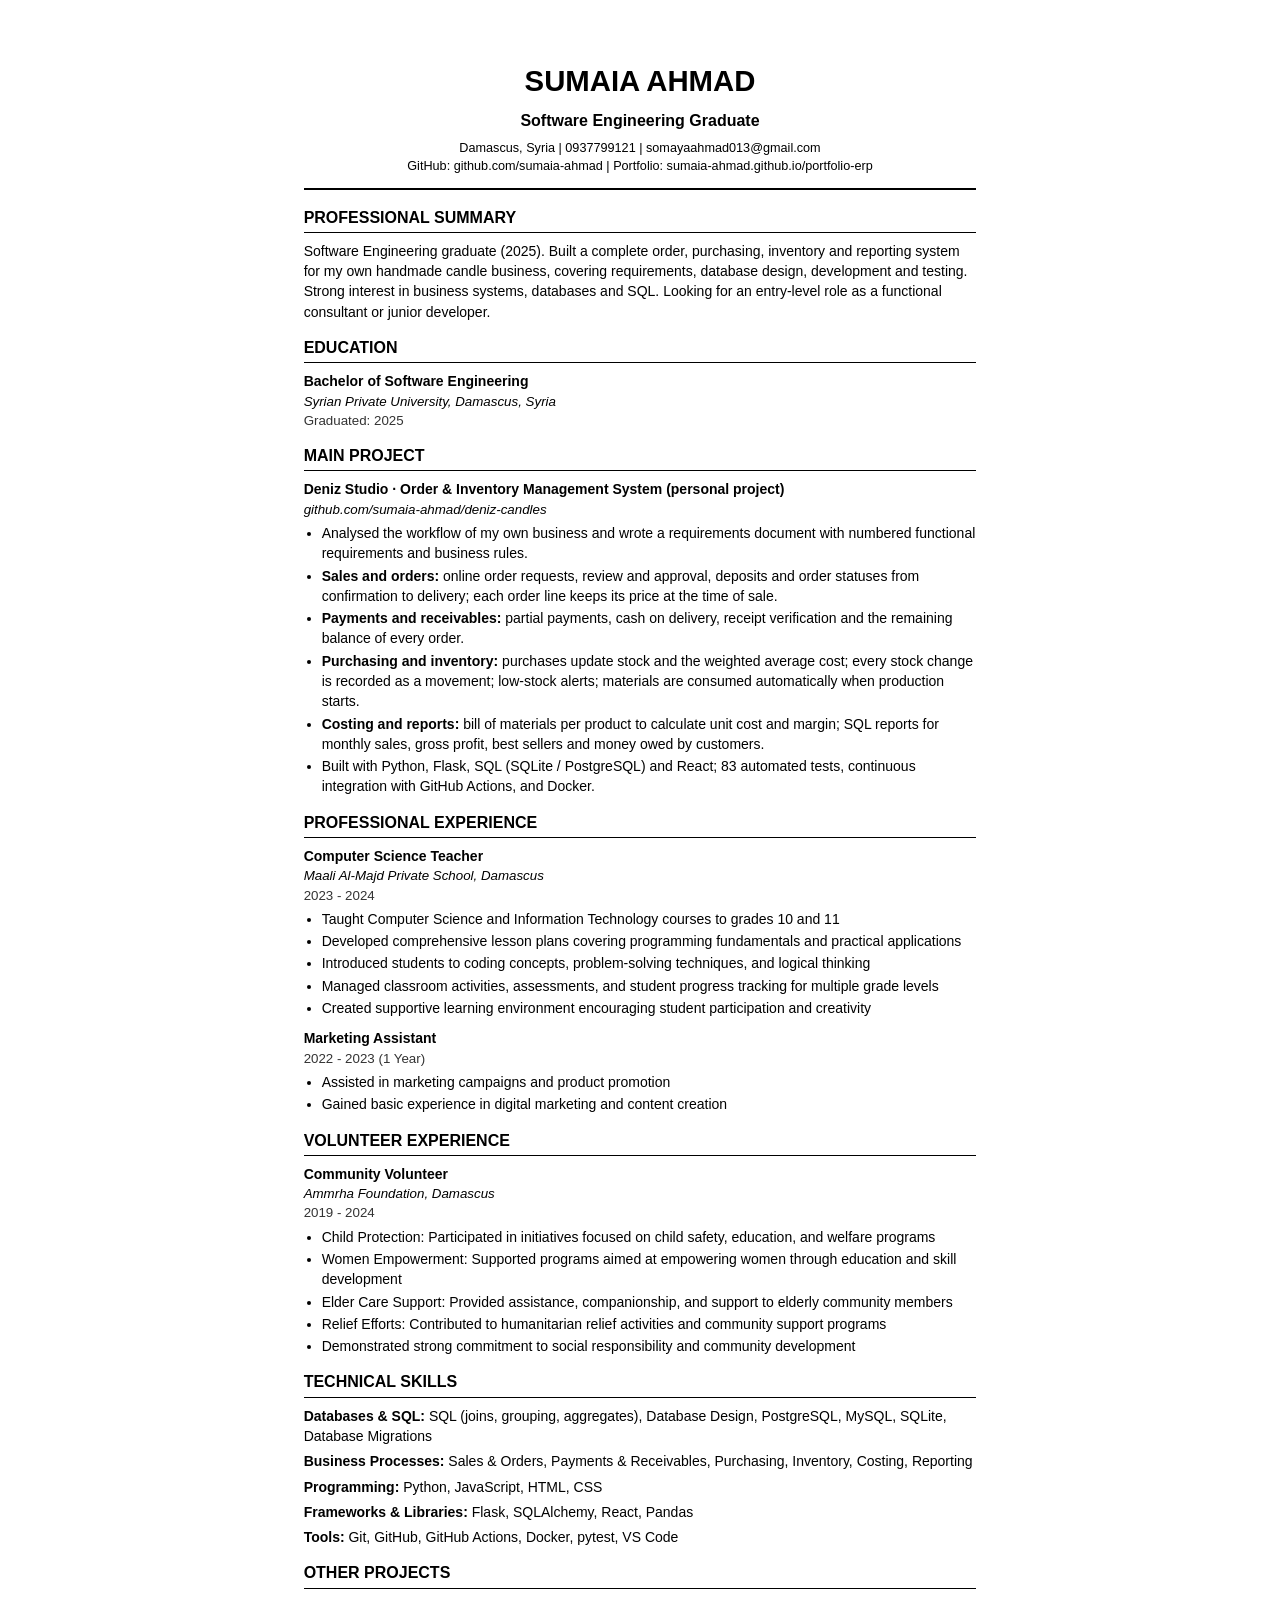
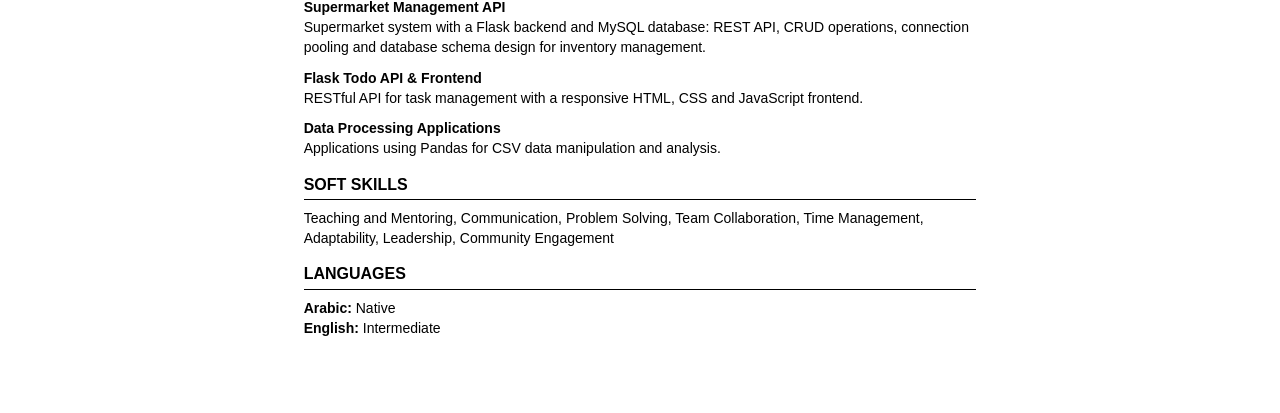
==== cv.html @ 35e78abf "Add CV for business systems roles Co-Authored-By: Claude Opus 5.5 <noreply@anthropic.com>" ====
<!DOCTYPE html>
<html lang="en">
<head>
    <meta charset="UTF-8">
    <meta name="viewport" content="width=device-width, initial-scale=1.0">
    <title>Sumaia Ahmad - CV</title>
    <style>
        /* ATS-friendly CV styling */
        * {
            margin: 0;
            padding: 0;
            box-sizing: border-box;
        }

        @page {
            size: A4;
            margin: 14mm 16mm;
        }

        body {
            font-family: Arial, Helvetica, sans-serif;
            font-size: 10.5pt;
            line-height: 1.45;
            color: #000000;
            background: #ffffff;
            max-width: 210mm;
            margin: 0 auto;
        }

        a {
            color: #000000;
            text-decoration: none;
        }

        .header {
            text-align: center;
            margin-bottom: 16px;
            padding-bottom: 12px;
            border-bottom: 2px solid #000000;
        }

        .name {
            font-size: 22pt;
            font-weight: bold;
            margin-bottom: 6px;
            text-transform: uppercase;
        }

        .title {
            font-size: 12pt;
            margin-bottom: 8px;
            font-weight: bold;
        }

        .contact {
            font-size: 9.5pt;
            line-height: 1.4;
        }

        .section {
            margin-bottom: 14px;
        }

        .section-title {
            font-size: 12pt;
            font-weight: bold;
            text-transform: uppercase;
            margin-bottom: 8px;
            padding-bottom: 3px;
            border-bottom: 1px solid #000000;
        }

        .content {
            margin-bottom: 10px;
        }

        .job-title {
            font-weight: bold;
        }

        .company {
            font-style: italic;
            font-size: 10pt;
        }

        .date {
            font-size: 10pt;
            color: #333333;
        }

        ul {
            margin-left: 18px;
            margin-top: 4px;
        }

        li {
            margin-bottom: 2px;
        }

        .skill-category {
            margin-bottom: 5px;
        }

        .content,
        li {
            break-inside: avoid;
        }

        @media screen {
            body {
                padding: 16mm;
            }
        }
    </style>
</head>
<body>
    <div class="header">
        <div class="name">Sumaia Ahmad</div>
        <div class="title">Software Engineering Graduate</div>
        <div class="contact">
            Damascus, Syria | 0937799121 | somayaahmad013@gmail.com<br>
            GitHub: github.com/sumaia-ahmad | Portfolio: sumaia-ahmad.github.io/portfolio-erp
        </div>
    </div>

    <div class="section">
        <div class="section-title">Professional Summary</div>
        <p>
            Software Engineering graduate (2025). Built a complete order, purchasing, inventory and reporting system
            for my own handmade candle business, covering requirements, database design, development and testing.
            Strong interest in business systems, databases and SQL. Looking for an entry-level role as a functional
            consultant or junior developer.
        </p>
    </div>

    <div class="section">
        <div class="section-title">Education</div>
        <div class="content">
            <div class="job-title">Bachelor of Software Engineering</div>
            <div class="company">Syrian Private University, Damascus, Syria</div>
            <div class="date">Graduated: 2025</div>
        </div>
    </div>

    <div class="section">
        <div class="section-title">Main Project</div>
        <div class="content">
            <div class="job-title">Deniz Studio · Order &amp; Inventory Management System (personal project)</div>
            <div class="company">github.com/sumaia-ahmad/deniz-candles</div>
            <ul>
                <li>Analysed the workflow of my own business and wrote a requirements document with numbered functional requirements and business rules.</li>
                <li><strong>Sales and orders:</strong> online order requests, review and approval, deposits and order statuses from confirmation to delivery; each order line keeps its price at the time of sale.</li>
                <li><strong>Payments and receivables:</strong> partial payments, cash on delivery, receipt verification and the remaining balance of every order.</li>
                <li><strong>Purchasing and inventory:</strong> purchases update stock and the weighted average cost; every stock change is recorded as a movement; low-stock alerts; materials are consumed automatically when production starts.</li>
                <li><strong>Costing and reports:</strong> bill of materials per product to calculate unit cost and margin; SQL reports for monthly sales, gross profit, best sellers and money owed by customers.</li>
                <li>Built with Python, Flask, SQL (SQLite / PostgreSQL) and React; 83 automated tests, continuous integration with GitHub Actions, and Docker.</li>
            </ul>
        </div>
    </div>

    <div class="section">
        <div class="section-title">Professional Experience</div>
        <div class="content">
            <div class="job-title">Computer Science Teacher</div>
            <div class="company">Maali Al-Majd Private School, Damascus</div>
            <div class="date">2023 - 2024</div>
            <ul>
                <li>Taught Computer Science and Information Technology courses to grades 10 and 11</li>
                <li>Developed comprehensive lesson plans covering programming fundamentals and practical applications</li>
                <li>Introduced students to coding concepts, problem-solving techniques, and logical thinking</li>
                <li>Managed classroom activities, assessments, and student progress tracking for multiple grade levels</li>
                <li>Created supportive learning environment encouraging student participation and creativity</li>
            </ul>
        </div>
        <div class="content">
            <div class="job-title">Marketing Assistant</div>
            <div class="date">2022 - 2023 (1 Year)</div>
            <ul>
                <li>Assisted in marketing campaigns and product promotion</li>
                <li>Gained basic experience in digital marketing and content creation</li>
            </ul>
        </div>
    </div>

    <div class="section">
        <div class="section-title">Volunteer Experience</div>
        <div class="content">
            <div class="job-title">Community Volunteer</div>
            <div class="company">Ammrha Foundation, Damascus</div>
            <div class="date">2019 - 2024</div>
            <ul>
                <li>Child Protection: Participated in initiatives focused on child safety, education, and welfare programs</li>
                <li>Women Empowerment: Supported programs aimed at empowering women through education and skill development</li>
                <li>Elder Care Support: Provided assistance, companionship, and support to elderly community members</li>
                <li>Relief Efforts: Contributed to humanitarian relief activities and community support programs</li>
                <li>Demonstrated strong commitment to social responsibility and community development</li>
            </ul>
        </div>
    </div>

    <div class="section">
        <div class="section-title">Technical Skills</div>
        <div class="skill-category"><strong>Databases &amp; SQL:</strong> SQL (joins, grouping, aggregates), Database Design, PostgreSQL, MySQL, SQLite, Database Migrations</div>
        <div class="skill-category"><strong>Business Processes:</strong> Sales &amp; Orders, Payments &amp; Receivables, Purchasing, Inventory, Costing, Reporting</div>
        <div class="skill-category"><strong>Programming:</strong> Python, JavaScript, HTML, CSS</div>
        <div class="skill-category"><strong>Frameworks &amp; Libraries:</strong> Flask, SQLAlchemy, React, Pandas</div>
        <div class="skill-category"><strong>Tools:</strong> Git, GitHub, GitHub Actions, Docker, pytest, VS Code</div>
    </div>

    <div class="section">
        <div class="section-title">Other Projects</div>
        <div class="content">
            <div class="job-title">Supermarket Management API</div>
            <p>Supermarket system with a Flask backend and MySQL database: REST API, CRUD operations, connection pooling and database schema design for inventory management.</p>
        </div>
        <div class="content">
            <div class="job-title">Flask Todo API &amp; Frontend</div>
            <p>RESTful API for task management with a responsive HTML, CSS and JavaScript frontend.</p>
        </div>
        <div class="content">
            <div class="job-title">Data Processing Applications</div>
            <p>Applications using Pandas for CSV data manipulation and analysis.</p>
        </div>
    </div>

    <div class="section">
        <div class="section-title">Soft Skills</div>
        <p>Teaching and Mentoring, Communication, Problem Solving, Team Collaboration, Time Management, Adaptability, Leadership, Community Engagement</p>
    </div>

    <div class="section">
        <div class="section-title">Languages</div>
        <p><strong>Arabic:</strong> Native<br><strong>English:</strong> Intermediate</p>
    </div>
</body>
</html>
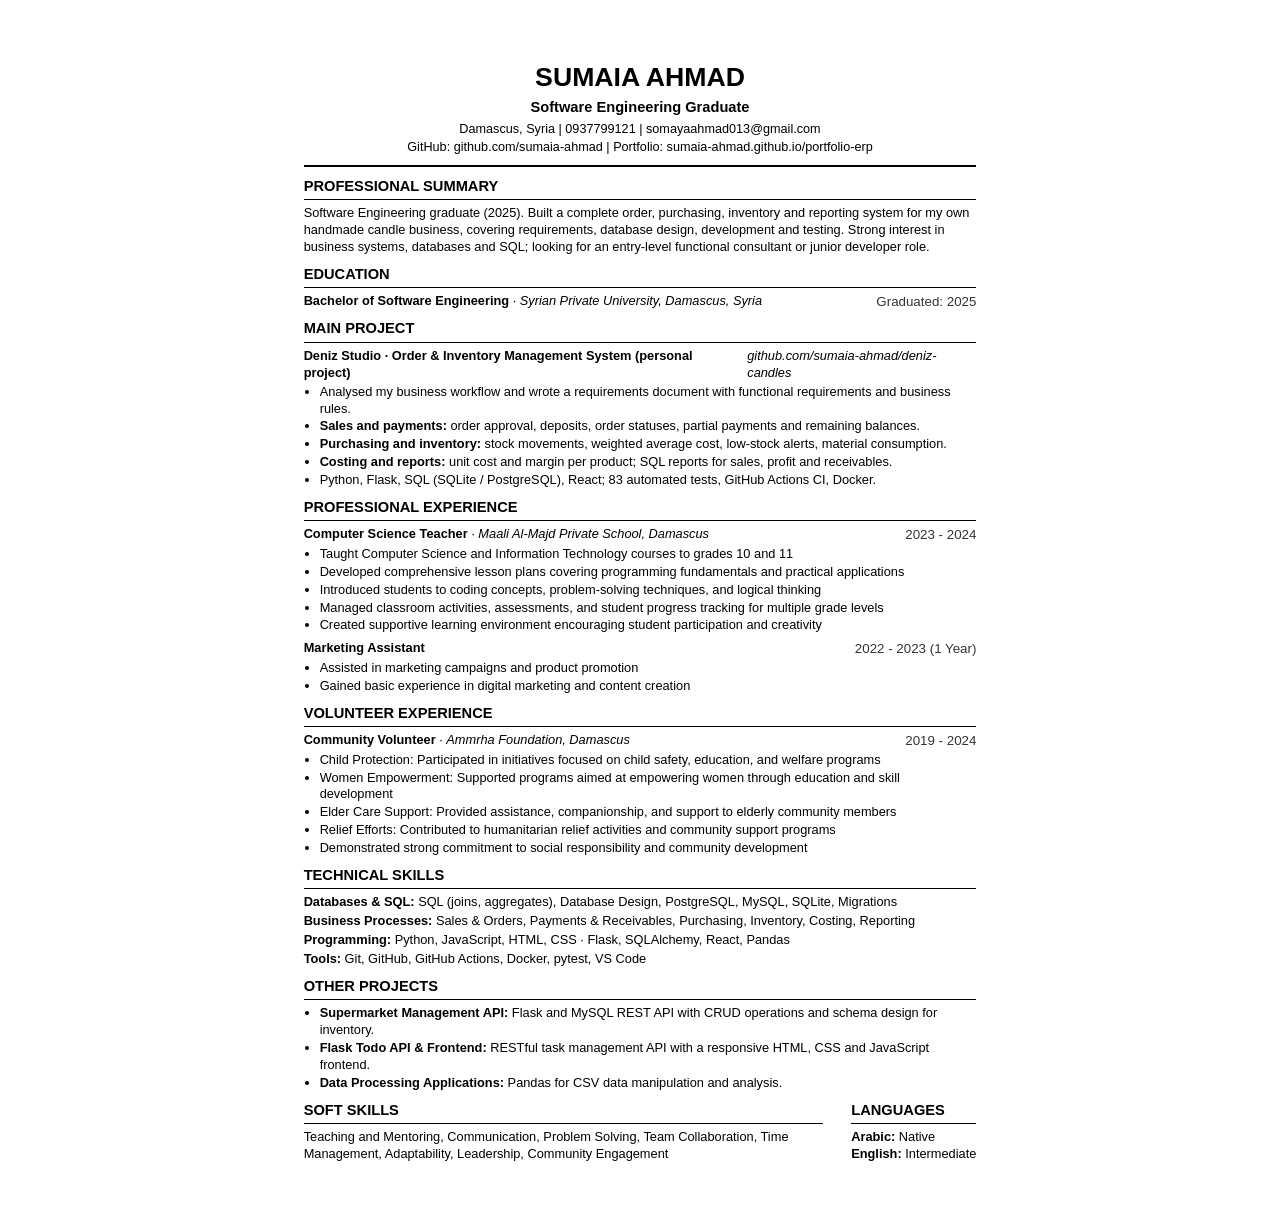
==== commit 8d02343b: "Fit the CV on one page Co-Authored-By: Claude Opus 5.5 <noreply@anthropic.com>" ====
--- a/cv.html
+++ b/cv.html
@@ -14,13 +14,13 @@
 
         @page {
             size: A4;
-            margin: 14mm 16mm;
+            margin: 10mm 14mm;
         }
 
         body {
             font-family: Arial, Helvetica, sans-serif;
-            font-size: 10.5pt;
-            line-height: 1.45;
+            font-size: 9.6pt;
+            line-height: 1.32;
             color: #000000;
             background: #ffffff;
             max-width: 210mm;
@@ -34,21 +34,21 @@
 
         .header {
             text-align: center;
-            margin-bottom: 16px;
-            padding-bottom: 12px;
+            margin-bottom: 10px;
+            padding-bottom: 8px;
             border-bottom: 2px solid #000000;
         }
 
         .name {
-            font-size: 22pt;
-            font-weight: bold;
-            margin-bottom: 6px;
+            font-size: 20pt;
+            font-weight: bold;
+            margin-bottom: 2px;
             text-transform: uppercase;
         }
 
         .title {
-            font-size: 12pt;
-            margin-bottom: 8px;
+            font-size: 11pt;
+            margin-bottom: 4px;
             font-weight: bold;
         }
 
@@ -58,20 +58,27 @@
         }
 
         .section {
-            margin-bottom: 14px;
+            margin-bottom: 9px;
         }
 
         .section-title {
-            font-size: 12pt;
+            font-size: 11pt;
             font-weight: bold;
             text-transform: uppercase;
-            margin-bottom: 8px;
+            margin-bottom: 5px;
             padding-bottom: 3px;
             border-bottom: 1px solid #000000;
         }
 
         .content {
-            margin-bottom: 10px;
+            margin-bottom: 6px;
+        }
+
+        /* Title and place on the left, dates on the right, in one line */
+        .entry-head {
+            display: flex;
+            justify-content: space-between;
+            gap: 12px;
         }
 
         .job-title {
@@ -80,7 +87,7 @@
 
         .company {
             font-style: italic;
-            font-size: 10pt;
+            font-size: 9.6pt;
         }
 
         .date {
@@ -89,16 +96,25 @@
         }
 
         ul {
-            margin-left: 18px;
-            margin-top: 4px;
+            margin-left: 16px;
+            margin-top: 2px;
         }
 
         li {
+            margin-bottom: 1px;
+        }
+
+        .two-cols {
+            display: flex;
+            gap: 28px;
+        }
+
+        .two-cols > .section:first-child {
+            flex: 1;
+        }
+
+        .skill-category {
             margin-bottom: 2px;
-        }
-
-        .skill-category {
-            margin-bottom: 5px;
         }
 
         .content,
@@ -126,34 +142,36 @@
     <div class="section">
         <div class="section-title">Professional Summary</div>
         <p>
-            Software Engineering graduate (2025). Built a complete order, purchasing, inventory and reporting system
-            for my own handmade candle business, covering requirements, database design, development and testing.
-            Strong interest in business systems, databases and SQL. Looking for an entry-level role as a functional
-            consultant or junior developer.
+            Software Engineering graduate (2025). Built a complete order, purchasing, inventory and reporting system for
+            my own handmade candle business, covering requirements, database design, development and testing. Strong
+            interest in business systems, databases and SQL; looking for an entry-level functional consultant or junior
+            developer role.
         </p>
     </div>
 
     <div class="section">
         <div class="section-title">Education</div>
         <div class="content">
-            <div class="job-title">Bachelor of Software Engineering</div>
-            <div class="company">Syrian Private University, Damascus, Syria</div>
-            <div class="date">Graduated: 2025</div>
+            <div class="entry-head">
+                <div><span class="job-title">Bachelor of Software Engineering</span> · <span class="company">Syrian Private University, Damascus, Syria</span></div>
+                <div class="date">Graduated: 2025</div>
+            </div>
         </div>
     </div>
 
     <div class="section">
         <div class="section-title">Main Project</div>
         <div class="content">
-            <div class="job-title">Deniz Studio · Order &amp; Inventory Management System (personal project)</div>
-            <div class="company">github.com/sumaia-ahmad/deniz-candles</div>
-            <ul>
-                <li>Analysed the workflow of my own business and wrote a requirements document with numbered functional requirements and business rules.</li>
-                <li><strong>Sales and orders:</strong> online order requests, review and approval, deposits and order statuses from confirmation to delivery; each order line keeps its price at the time of sale.</li>
-                <li><strong>Payments and receivables:</strong> partial payments, cash on delivery, receipt verification and the remaining balance of every order.</li>
-                <li><strong>Purchasing and inventory:</strong> purchases update stock and the weighted average cost; every stock change is recorded as a movement; low-stock alerts; materials are consumed automatically when production starts.</li>
-                <li><strong>Costing and reports:</strong> bill of materials per product to calculate unit cost and margin; SQL reports for monthly sales, gross profit, best sellers and money owed by customers.</li>
-                <li>Built with Python, Flask, SQL (SQLite / PostgreSQL) and React; 83 automated tests, continuous integration with GitHub Actions, and Docker.</li>
+            <div class="entry-head">
+                <div class="job-title">Deniz Studio · Order &amp; Inventory Management System (personal project)</div>
+                <div class="company">github.com/sumaia-ahmad/deniz-candles</div>
+            </div>
+            <ul>
+                <li>Analysed my business workflow and wrote a requirements document with functional requirements and business rules.</li>
+                <li><strong>Sales and payments:</strong> order approval, deposits, order statuses, partial payments and remaining balances.</li>
+                <li><strong>Purchasing and inventory:</strong> stock movements, weighted average cost, low-stock alerts, material consumption.</li>
+                <li><strong>Costing and reports:</strong> unit cost and margin per product; SQL reports for sales, profit and receivables.</li>
+                <li>Python, Flask, SQL (SQLite / PostgreSQL), React; 83 automated tests, GitHub Actions CI, Docker.</li>
             </ul>
         </div>
     </div>
@@ -161,9 +179,10 @@
     <div class="section">
         <div class="section-title">Professional Experience</div>
         <div class="content">
-            <div class="job-title">Computer Science Teacher</div>
-            <div class="company">Maali Al-Majd Private School, Damascus</div>
-            <div class="date">2023 - 2024</div>
+            <div class="entry-head">
+                <div><span class="job-title">Computer Science Teacher</span> · <span class="company">Maali Al-Majd Private School, Damascus</span></div>
+                <div class="date">2023 - 2024</div>
+            </div>
             <ul>
                 <li>Taught Computer Science and Information Technology courses to grades 10 and 11</li>
                 <li>Developed comprehensive lesson plans covering programming fundamentals and practical applications</li>
@@ -173,8 +192,10 @@
             </ul>
         </div>
         <div class="content">
-            <div class="job-title">Marketing Assistant</div>
-            <div class="date">2022 - 2023 (1 Year)</div>
+            <div class="entry-head">
+                <div class="job-title">Marketing Assistant</div>
+                <div class="date">2022 - 2023 (1 Year)</div>
+            </div>
             <ul>
                 <li>Assisted in marketing campaigns and product promotion</li>
                 <li>Gained basic experience in digital marketing and content creation</li>
@@ -185,9 +206,10 @@
     <div class="section">
         <div class="section-title">Volunteer Experience</div>
         <div class="content">
-            <div class="job-title">Community Volunteer</div>
-            <div class="company">Ammrha Foundation, Damascus</div>
-            <div class="date">2019 - 2024</div>
+            <div class="entry-head">
+                <div><span class="job-title">Community Volunteer</span> · <span class="company">Ammrha Foundation, Damascus</span></div>
+                <div class="date">2019 - 2024</div>
+            </div>
             <ul>
                 <li>Child Protection: Participated in initiatives focused on child safety, education, and welfare programs</li>
                 <li>Women Empowerment: Supported programs aimed at empowering women through education and skill development</li>
@@ -200,29 +222,24 @@
 
     <div class="section">
         <div class="section-title">Technical Skills</div>
-        <div class="skill-category"><strong>Databases &amp; SQL:</strong> SQL (joins, grouping, aggregates), Database Design, PostgreSQL, MySQL, SQLite, Database Migrations</div>
+        <div class="skill-category"><strong>Databases &amp; SQL:</strong> SQL (joins, aggregates), Database Design, PostgreSQL, MySQL, SQLite, Migrations</div>
         <div class="skill-category"><strong>Business Processes:</strong> Sales &amp; Orders, Payments &amp; Receivables, Purchasing, Inventory, Costing, Reporting</div>
-        <div class="skill-category"><strong>Programming:</strong> Python, JavaScript, HTML, CSS</div>
-        <div class="skill-category"><strong>Frameworks &amp; Libraries:</strong> Flask, SQLAlchemy, React, Pandas</div>
+        <div class="skill-category"><strong>Programming:</strong> Python, JavaScript, HTML, CSS · Flask, SQLAlchemy, React, Pandas</div>
         <div class="skill-category"><strong>Tools:</strong> Git, GitHub, GitHub Actions, Docker, pytest, VS Code</div>
     </div>
 
     <div class="section">
         <div class="section-title">Other Projects</div>
         <div class="content">
-            <div class="job-title">Supermarket Management API</div>
-            <p>Supermarket system with a Flask backend and MySQL database: REST API, CRUD operations, connection pooling and database schema design for inventory management.</p>
-        </div>
-        <div class="content">
-            <div class="job-title">Flask Todo API &amp; Frontend</div>
-            <p>RESTful API for task management with a responsive HTML, CSS and JavaScript frontend.</p>
-        </div>
-        <div class="content">
-            <div class="job-title">Data Processing Applications</div>
-            <p>Applications using Pandas for CSV data manipulation and analysis.</p>
-        </div>
-    </div>
-
+            <ul>
+                <li><strong>Supermarket Management API:</strong> Flask and MySQL REST API with CRUD operations and schema design for inventory.</li>
+                <li><strong>Flask Todo API &amp; Frontend:</strong> RESTful task management API with a responsive HTML, CSS and JavaScript frontend.</li>
+                <li><strong>Data Processing Applications:</strong> Pandas for CSV data manipulation and analysis.</li>
+            </ul>
+        </div>
+    </div>
+
+    <div class="two-cols">
     <div class="section">
         <div class="section-title">Soft Skills</div>
         <p>Teaching and Mentoring, Communication, Problem Solving, Team Collaboration, Time Management, Adaptability, Leadership, Community Engagement</p>
@@ -232,5 +249,6 @@
         <div class="section-title">Languages</div>
         <p><strong>Arabic:</strong> Native<br><strong>English:</strong> Intermediate</p>
     </div>
+    </div>
 </body>
 </html>
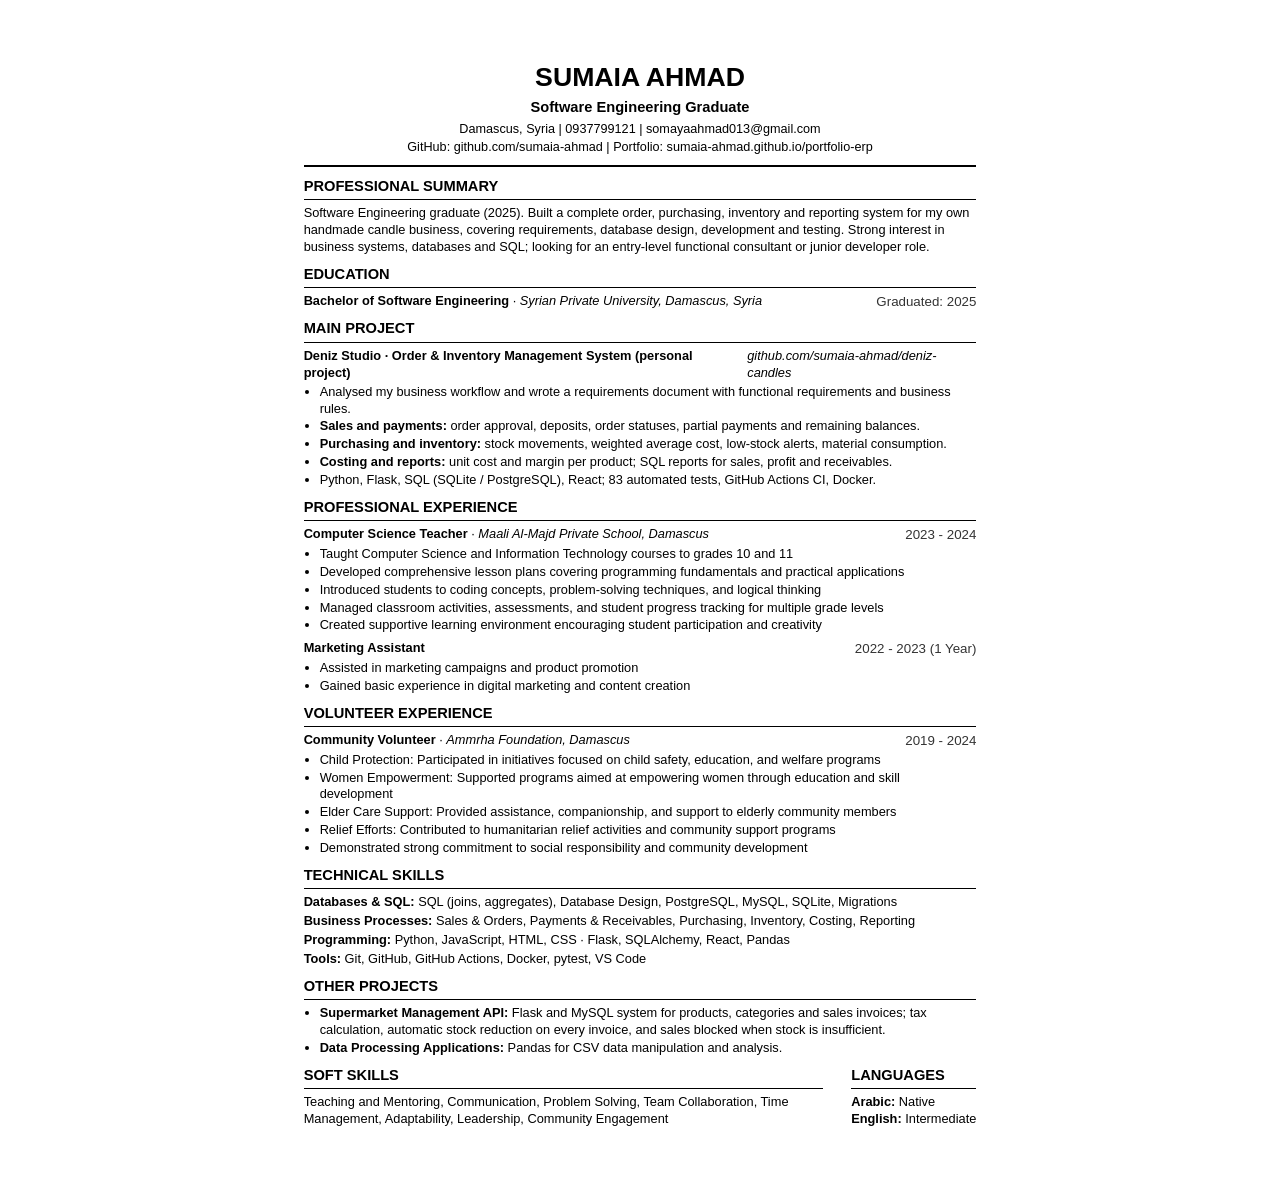
==== commit 0a076434: "Keep only job-relevant projects; describe supermarket invoicing and stock Co-Authored-By: Claude Opu" ====
--- a/cv.html
+++ b/cv.html
@@ -232,8 +232,7 @@
         <div class="section-title">Other Projects</div>
         <div class="content">
             <ul>
-                <li><strong>Supermarket Management API:</strong> Flask and MySQL REST API with CRUD operations and schema design for inventory.</li>
-                <li><strong>Flask Todo API &amp; Frontend:</strong> RESTful task management API with a responsive HTML, CSS and JavaScript frontend.</li>
+                <li><strong>Supermarket Management API:</strong> Flask and MySQL system for products, categories and sales invoices; tax calculation, automatic stock reduction on every invoice, and sales blocked when stock is insufficient.</li>
                 <li><strong>Data Processing Applications:</strong> Pandas for CSV data manipulation and analysis.</li>
             </ul>
         </div>
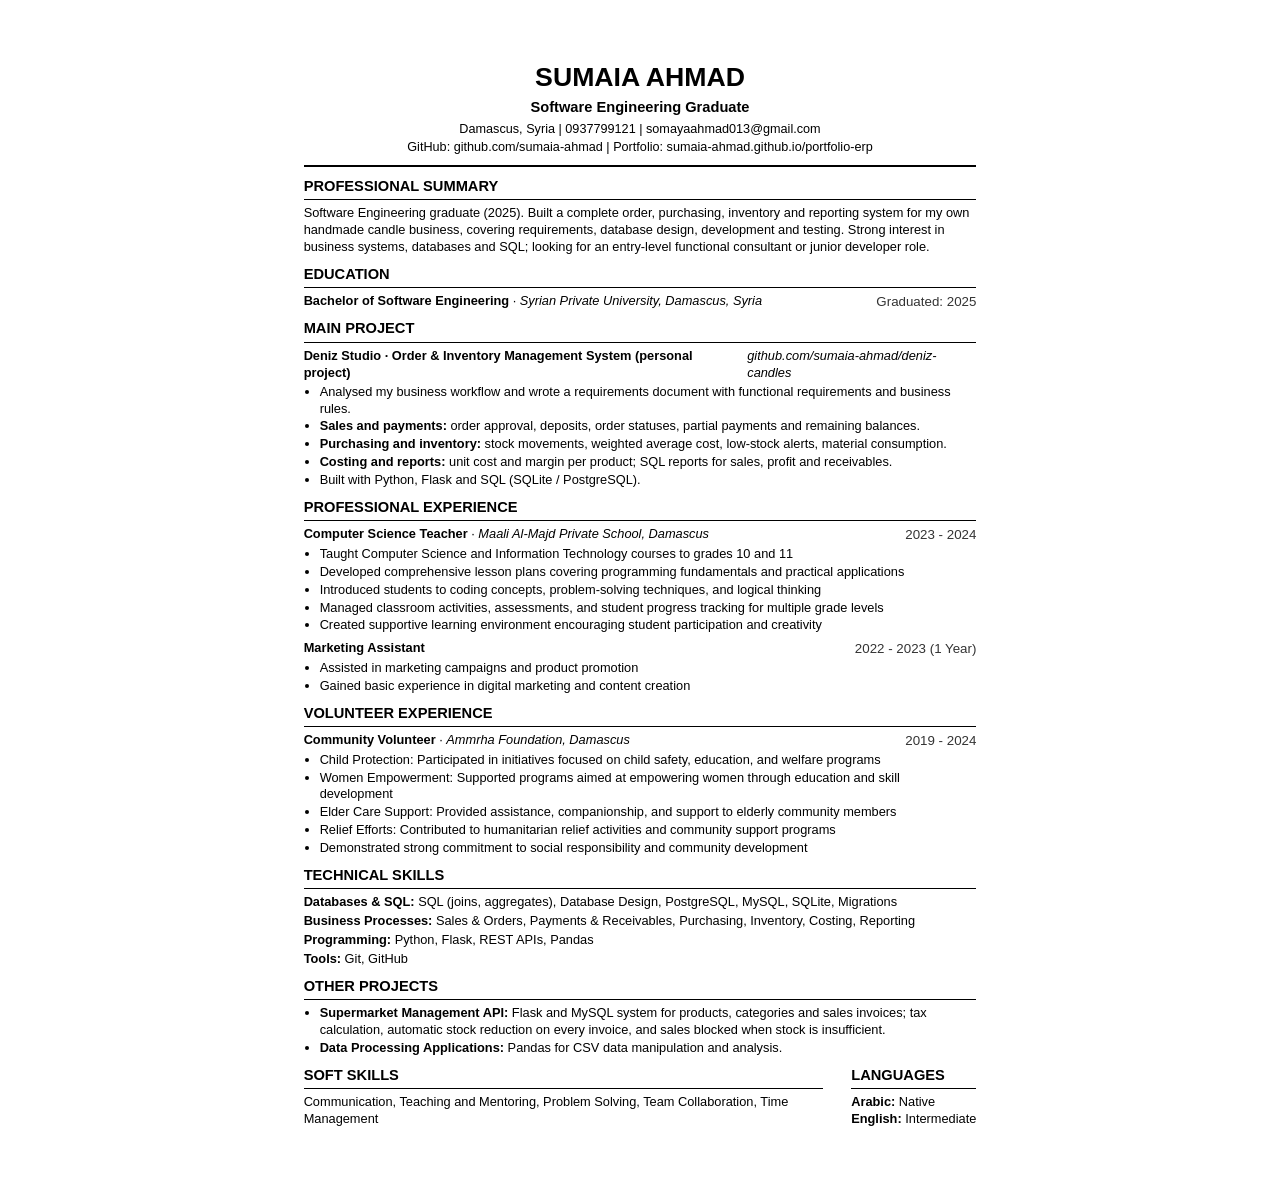
==== commit b59640c0: "Keep only skills relevant to the role and used in the projects Co-Authored-By: Claude Opus 5.5 <nore" ====
--- a/cv.html
+++ b/cv.html
@@ -171,7 +171,7 @@
                 <li><strong>Sales and payments:</strong> order approval, deposits, order statuses, partial payments and remaining balances.</li>
                 <li><strong>Purchasing and inventory:</strong> stock movements, weighted average cost, low-stock alerts, material consumption.</li>
                 <li><strong>Costing and reports:</strong> unit cost and margin per product; SQL reports for sales, profit and receivables.</li>
-                <li>Python, Flask, SQL (SQLite / PostgreSQL), React; 83 automated tests, GitHub Actions CI, Docker.</li>
+                <li>Built with Python, Flask and SQL (SQLite / PostgreSQL).</li>
             </ul>
         </div>
     </div>
@@ -224,8 +224,8 @@
         <div class="section-title">Technical Skills</div>
         <div class="skill-category"><strong>Databases &amp; SQL:</strong> SQL (joins, aggregates), Database Design, PostgreSQL, MySQL, SQLite, Migrations</div>
         <div class="skill-category"><strong>Business Processes:</strong> Sales &amp; Orders, Payments &amp; Receivables, Purchasing, Inventory, Costing, Reporting</div>
-        <div class="skill-category"><strong>Programming:</strong> Python, JavaScript, HTML, CSS · Flask, SQLAlchemy, React, Pandas</div>
-        <div class="skill-category"><strong>Tools:</strong> Git, GitHub, GitHub Actions, Docker, pytest, VS Code</div>
+        <div class="skill-category"><strong>Programming:</strong> Python, Flask, REST APIs, Pandas</div>
+        <div class="skill-category"><strong>Tools:</strong> Git, GitHub</div>
     </div>
 
     <div class="section">
@@ -241,7 +241,7 @@
     <div class="two-cols">
     <div class="section">
         <div class="section-title">Soft Skills</div>
-        <p>Teaching and Mentoring, Communication, Problem Solving, Team Collaboration, Time Management, Adaptability, Leadership, Community Engagement</p>
+        <p>Communication, Teaching and Mentoring, Problem Solving, Team Collaboration, Time Management</p>
     </div>
 
     <div class="section">
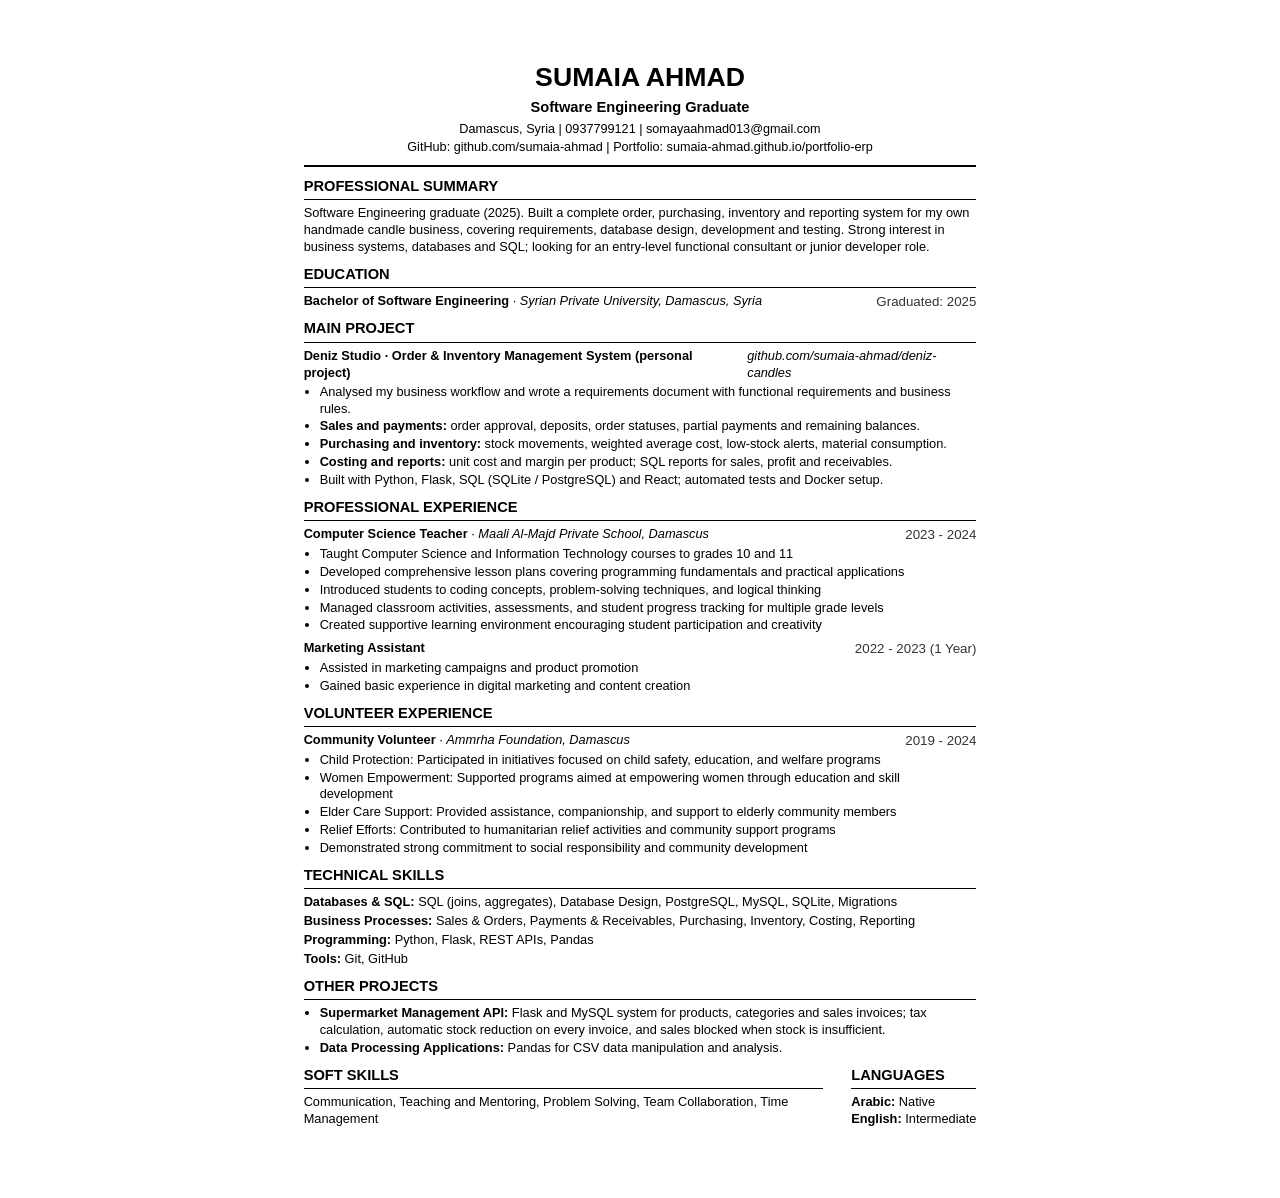
==== commit 52ef89c6: "Mention the full Deniz stack in the project line Co-Authored-By: Claude Opus 5.5 <noreply@anthropic." ====
--- a/cv.html
+++ b/cv.html
@@ -171,7 +171,7 @@
                 <li><strong>Sales and payments:</strong> order approval, deposits, order statuses, partial payments and remaining balances.</li>
                 <li><strong>Purchasing and inventory:</strong> stock movements, weighted average cost, low-stock alerts, material consumption.</li>
                 <li><strong>Costing and reports:</strong> unit cost and margin per product; SQL reports for sales, profit and receivables.</li>
-                <li>Built with Python, Flask and SQL (SQLite / PostgreSQL).</li>
+                <li>Built with Python, Flask, SQL (SQLite / PostgreSQL) and React; automated tests and Docker setup.</li>
             </ul>
         </div>
     </div>
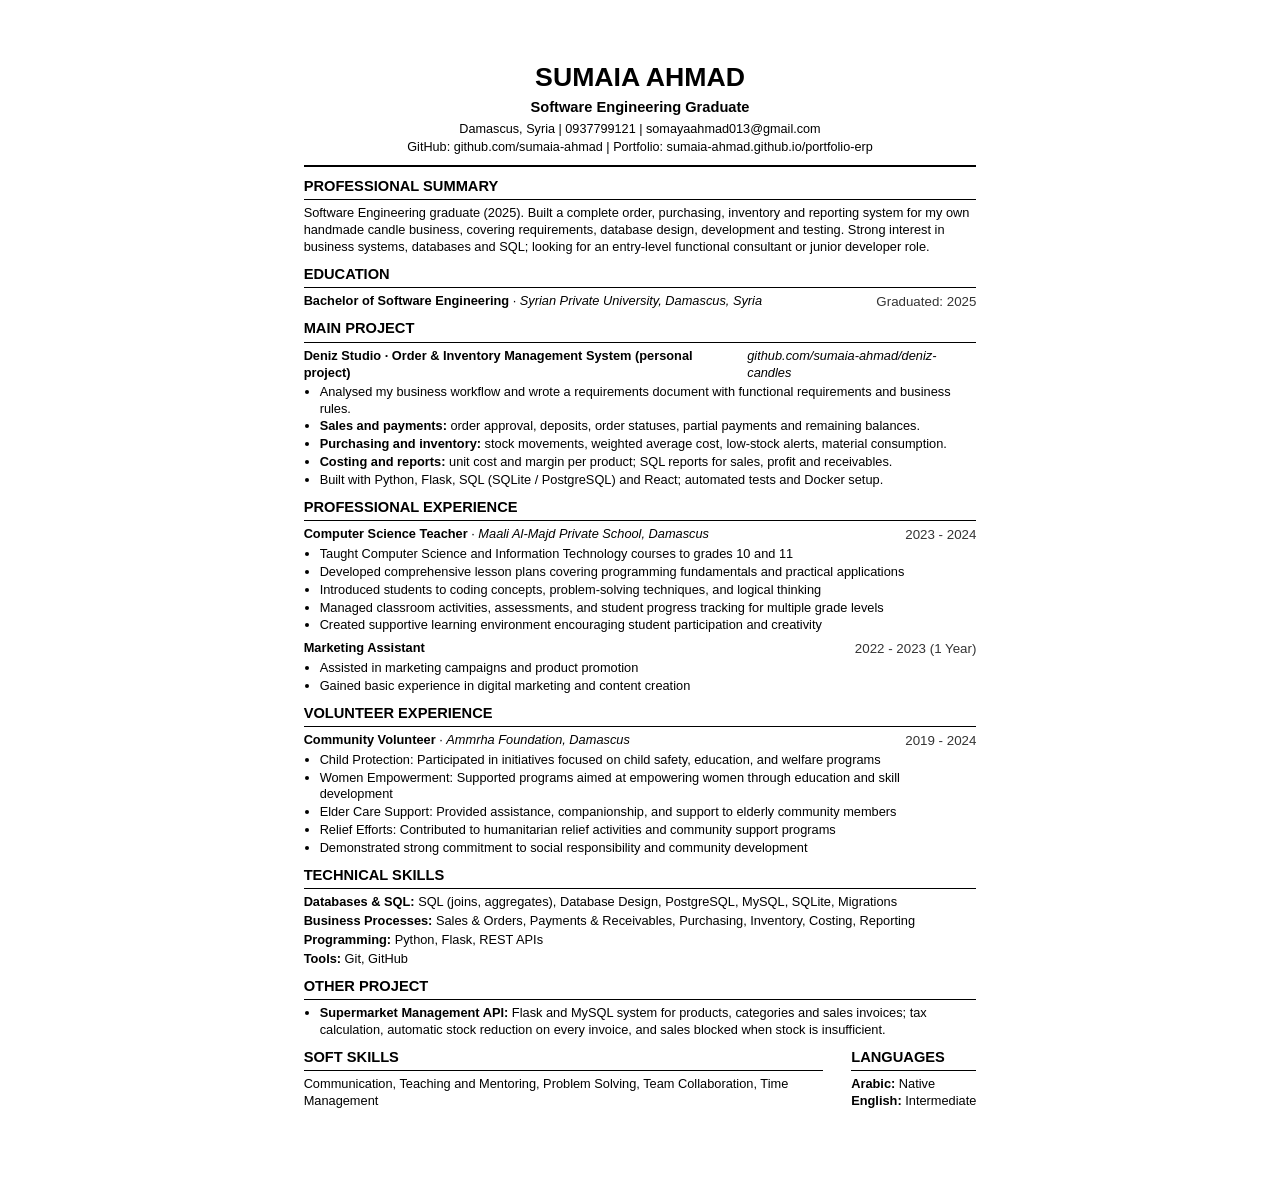
==== commit 1d1d29ef: "Remove the Pandas exercises from CV and portfolio Co-Authored-By: Claude Opus 5.5 <noreply@anthropic" ====
--- a/cv.html
+++ b/cv.html
@@ -224,16 +224,15 @@
         <div class="section-title">Technical Skills</div>
         <div class="skill-category"><strong>Databases &amp; SQL:</strong> SQL (joins, aggregates), Database Design, PostgreSQL, MySQL, SQLite, Migrations</div>
         <div class="skill-category"><strong>Business Processes:</strong> Sales &amp; Orders, Payments &amp; Receivables, Purchasing, Inventory, Costing, Reporting</div>
-        <div class="skill-category"><strong>Programming:</strong> Python, Flask, REST APIs, Pandas</div>
+        <div class="skill-category"><strong>Programming:</strong> Python, Flask, REST APIs</div>
         <div class="skill-category"><strong>Tools:</strong> Git, GitHub</div>
     </div>
 
     <div class="section">
-        <div class="section-title">Other Projects</div>
+        <div class="section-title">Other Project</div>
         <div class="content">
             <ul>
                 <li><strong>Supermarket Management API:</strong> Flask and MySQL system for products, categories and sales invoices; tax calculation, automatic stock reduction on every invoice, and sales blocked when stock is insufficient.</li>
-                <li><strong>Data Processing Applications:</strong> Pandas for CSV data manipulation and analysis.</li>
             </ul>
         </div>
     </div>
